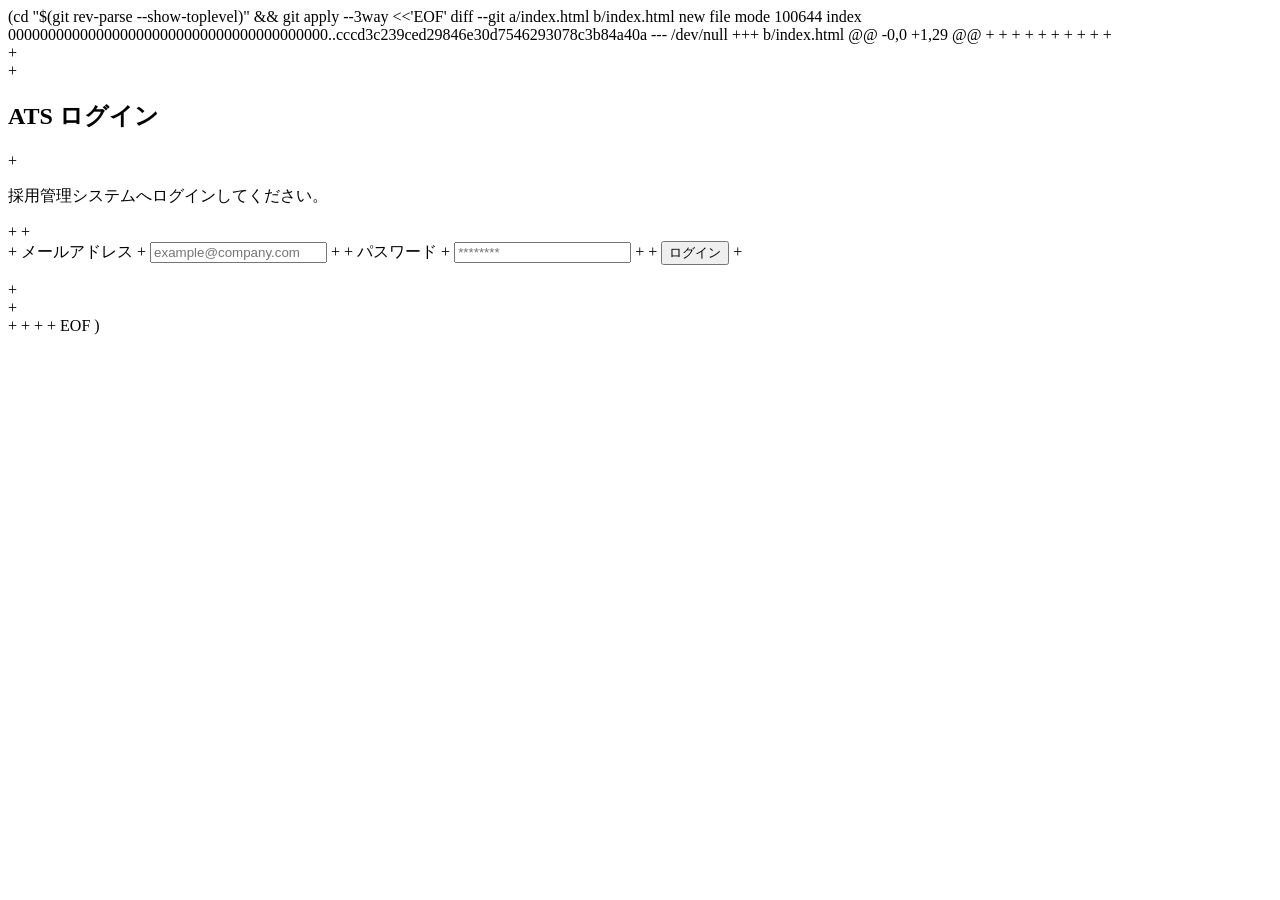
==== index.html @ 0a8da1f6 "Create index.html" ====
(cd "$(git rev-parse --show-toplevel)" && git apply --3way <<'EOF' 
diff --git a/index.html b/index.html
new file mode 100644
index 0000000000000000000000000000000000000000..cccd3c239ced29846e30d7546293078c3b84a40a
--- /dev/null
+++ b/index.html
@@ -0,0 +1,29 @@
+<!doctype html>
+<html lang="ja">
+  <head>
+    <meta charset="UTF-8" />
+    <meta name="viewport" content="width=device-width, initial-scale=1.0" />
+    <title>ATS ログイン</title>
+    <link rel="stylesheet" href="styles.css" />
+  </head>
+  <body>
+    <main class="container">
+      <section class="card">
+        <h1>ATS ログイン</h1>
+        <p class="description">採用管理システムへログインしてください。</p>
+
+        <form id="loginForm" class="form">
+          <label for="email">メールアドレス</label>
+          <input id="email" name="email" type="email" placeholder="example@company.com" required />
+
+          <label for="password">パスワード</label>
+          <input id="password" name="password" type="password" placeholder="********" required minlength="8" />
+
+          <button type="submit">ログイン</button>
+        </form>
+      </section>
+    </main>
+
+    <script src="login.js"></script>
+  </body>
+</html>
 
EOF
)
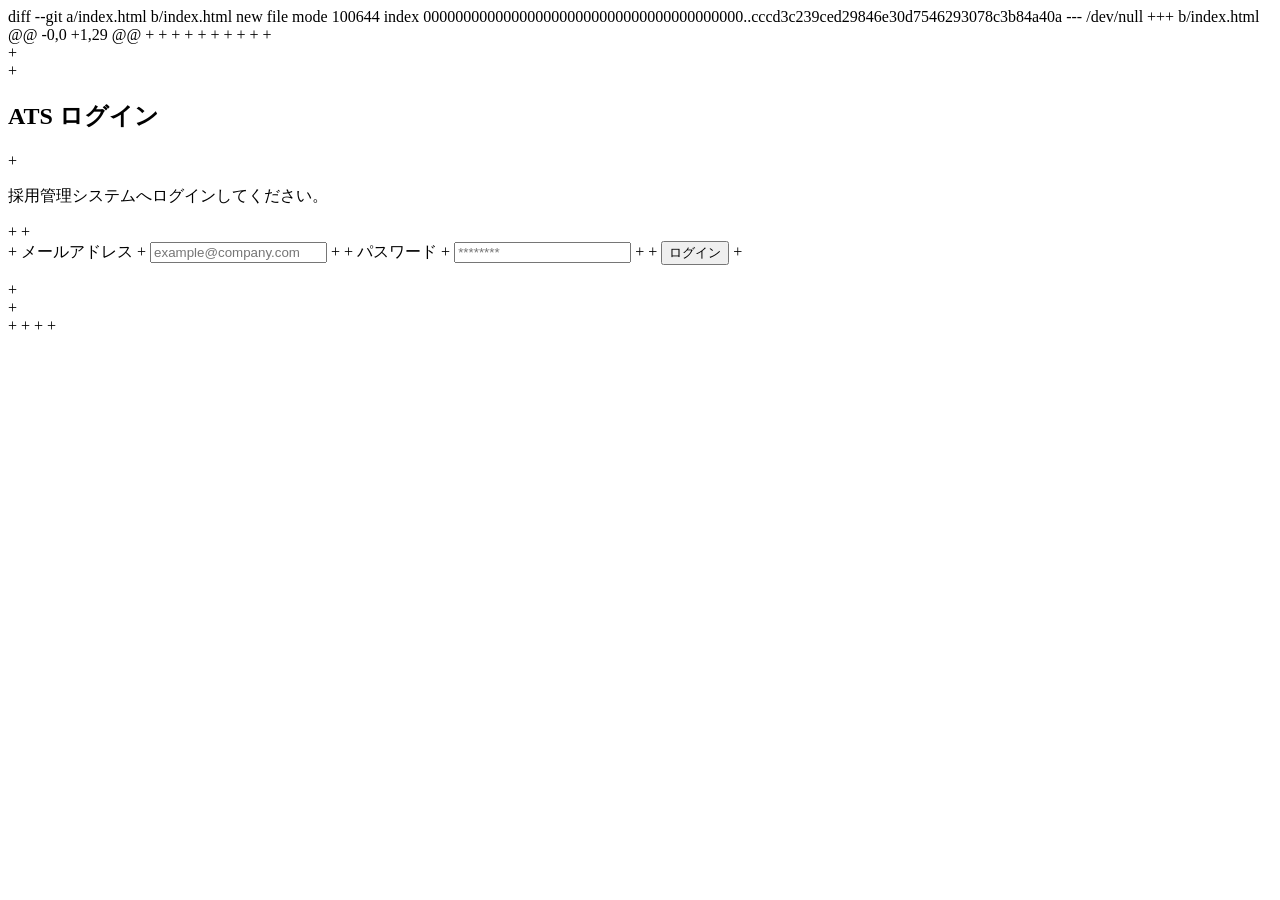
==== commit 93b13f83: "Add initial index.html file" ====
--- a/index.html
+++ b/index.html
@@ -1,4 +1,3 @@
- (cd "$(git rev-parse --show-toplevel)" && git apply --3way <<'EOF' 
 diff --git a/index.html b/index.html
 new file mode 100644
 index 0000000000000000000000000000000000000000..cccd3c239ced29846e30d7546293078c3b84a40a
@@ -34,6 +33,3 @@
 +    <script src="login.js"></script>
 +  </body>
 +</html>
- 
-EOF
-)
--- a/styles.css
+++ b/styles.css
@@ -0,0 +1,120 @@
+ (cd "$(git rev-parse --show-toplevel)" && git apply --3way <<'EOF' 
+diff --git a/styles.css b/styles.css
+new file mode 100644
+index 0000000000000000000000000000000000000000..ffda2b008daee440bef9251c60a11b88e0546575
+--- /dev/null
++++ b/styles.css
+@@ -0,0 +1,110 @@
++:root {
++  font-family: -apple-system, BlinkMacSystemFont, "Segoe UI", Roboto, "Hiragino Kaku Gothic ProN", "Yu Gothic", sans-serif;
++  color: #1f2937;
++  background-color: #f3f4f6;
++}
++
++* {
++  box-sizing: border-box;
++}
++
++body {
++  margin: 0;
++}
++
++.container {
++  min-height: 100vh;
++  display: grid;
++  place-items: center;
++  padding: 24px;
++}
++
++.card {
++  width: 100%;
++  max-width: 480px;
++  background: #ffffff;
++  border-radius: 12px;
++  box-shadow: 0 8px 30px rgba(0, 0, 0, 0.08);
++  padding: 24px;
++}
++
++.card.wide {
++  max-width: 760px;
++}
++
++h1 {
++  font-size: 1.5rem;
++  margin: 0 0 8px;
++}
++
++.description {
++  margin: 0 0 20px;
++  color: #4b5563;
++}
++
++.form {
++  display: grid;
++  gap: 8px;
++}
++
++input {
++  width: 100%;
++  margin-bottom: 12px;
++  border: 1px solid #d1d5db;
++  border-radius: 8px;
++  padding: 10px 12px;
++}
++
++button {
++  border: none;
++  border-radius: 8px;
++  background: #2563eb;
++  color: #ffffff;
++  font-weight: 600;
++  padding: 10px 14px;
++  cursor: pointer;
++}
++
++button:hover {
++  background: #1d4ed8;
++}
++
++.candidate-list {
++  list-style: none;
++  margin: 0;
++  padding: 0;
++  display: grid;
++  gap: 10px;
++}
++
++.candidate-item {
++  border: 1px solid #e5e7eb;
++  border-radius: 8px;
++  padding: 12px;
++}
++
++.candidate-item a {
++  text-decoration: none;
++  color: #1d4ed8;
++  font-weight: 500;
++}
++
++.header-row {
++  display: flex;
++  justify-content: space-between;
++  align-items: center;
++  gap: 16px;
++}
++
++.text-link {
++  color: #2563eb;
++  text-decoration: none;
++}
++
++.text-link:hover {
++  text-decoration: underline;
++}
++
++.error {
++  color: #b91c1c;
++}
+ 
+EOF
+)
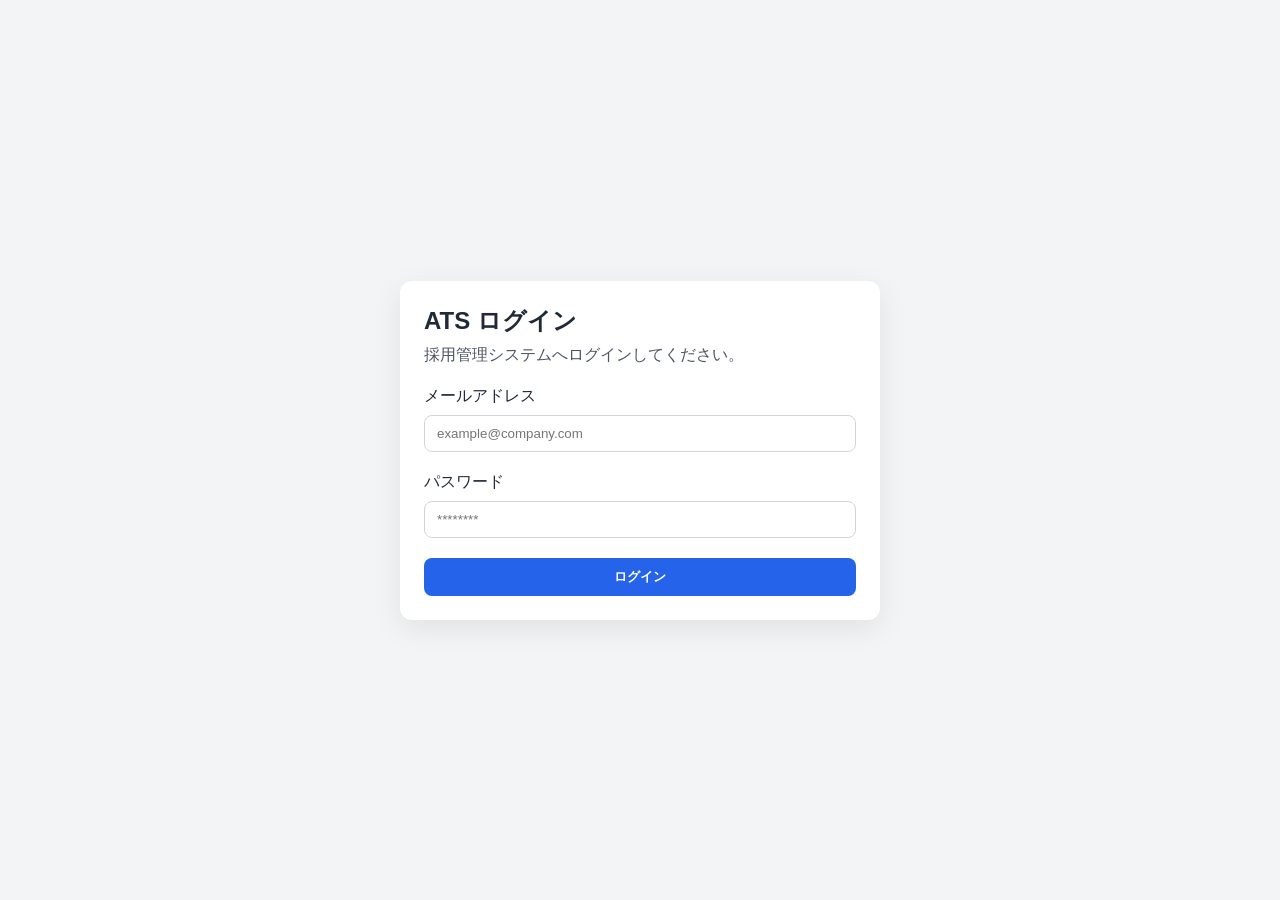
==== commit be8ba63d: "Update index.html" ====
--- a/index.html
+++ b/index.html
@@ -1,35 +1,29 @@
-diff --git a/index.html b/index.html
-new file mode 100644
-index 0000000000000000000000000000000000000000..cccd3c239ced29846e30d7546293078c3b84a40a
---- /dev/null
-+++ b/index.html
-@@ -0,0 +1,29 @@
-+<!doctype html>
-+<html lang="ja">
-+  <head>
-+    <meta charset="UTF-8" />
-+    <meta name="viewport" content="width=device-width, initial-scale=1.0" />
-+    <title>ATS ログイン</title>
-+    <link rel="stylesheet" href="styles.css" />
-+  </head>
-+  <body>
-+    <main class="container">
-+      <section class="card">
-+        <h1>ATS ログイン</h1>
-+        <p class="description">採用管理システムへログインしてください。</p>
-+
-+        <form id="loginForm" class="form">
-+          <label for="email">メールアドレス</label>
-+          <input id="email" name="email" type="email" placeholder="example@company.com" required />
-+
-+          <label for="password">パスワード</label>
-+          <input id="password" name="password" type="password" placeholder="********" required minlength="8" />
-+
-+          <button type="submit">ログイン</button>
-+        </form>
-+      </section>
-+    </main>
-+
-+    <script src="login.js"></script>
-+  </body>
-+</html>
+<!doctype html>
+<html lang="ja">
+  <head>
+    <meta charset="UTF-8" />
+    <meta name="viewport" content="width=device-width, initial-scale=1.0" />
+    <title>ATS ログイン</title>
+    <link rel="stylesheet" href="styles.css" />
+  </head>
+  <body>
+    <main class="container">
+      <section class="card">
+        <h1>ATS ログイン</h1>
+        <p class="description">採用管理システムへログインしてください。</p>
+
+        <form id="loginForm" class="form">
+          <label for="email">メールアドレス</label>
+          <input id="email" name="email" type="email" placeholder="example@company.com" required />
+
+          <label for="password">パスワード</label>
+          <input id="password" name="password" type="password" placeholder="********" required minlength="8" />
+
+          <button type="submit">ログイン</button>
+        </form>
+      </section>
+    </main>
+
+    <script src="login.js"></script>
+  </body>
+</html>
--- a/styles.css
+++ b/styles.css
@@ -1,120 +1,110 @@
- (cd "$(git rev-parse --show-toplevel)" && git apply --3way <<'EOF' 
-diff --git a/styles.css b/styles.css
-new file mode 100644
-index 0000000000000000000000000000000000000000..ffda2b008daee440bef9251c60a11b88e0546575
---- /dev/null
-+++ b/styles.css
-@@ -0,0 +1,110 @@
-+:root {
-+  font-family: -apple-system, BlinkMacSystemFont, "Segoe UI", Roboto, "Hiragino Kaku Gothic ProN", "Yu Gothic", sans-serif;
-+  color: #1f2937;
-+  background-color: #f3f4f6;
-+}
-+
-+* {
-+  box-sizing: border-box;
-+}
-+
-+body {
-+  margin: 0;
-+}
-+
-+.container {
-+  min-height: 100vh;
-+  display: grid;
-+  place-items: center;
-+  padding: 24px;
-+}
-+
-+.card {
-+  width: 100%;
-+  max-width: 480px;
-+  background: #ffffff;
-+  border-radius: 12px;
-+  box-shadow: 0 8px 30px rgba(0, 0, 0, 0.08);
-+  padding: 24px;
-+}
-+
-+.card.wide {
-+  max-width: 760px;
-+}
-+
-+h1 {
-+  font-size: 1.5rem;
-+  margin: 0 0 8px;
-+}
-+
-+.description {
-+  margin: 0 0 20px;
-+  color: #4b5563;
-+}
-+
-+.form {
-+  display: grid;
-+  gap: 8px;
-+}
-+
-+input {
-+  width: 100%;
-+  margin-bottom: 12px;
-+  border: 1px solid #d1d5db;
-+  border-radius: 8px;
-+  padding: 10px 12px;
-+}
-+
-+button {
-+  border: none;
-+  border-radius: 8px;
-+  background: #2563eb;
-+  color: #ffffff;
-+  font-weight: 600;
-+  padding: 10px 14px;
-+  cursor: pointer;
-+}
-+
-+button:hover {
-+  background: #1d4ed8;
-+}
-+
-+.candidate-list {
-+  list-style: none;
-+  margin: 0;
-+  padding: 0;
-+  display: grid;
-+  gap: 10px;
-+}
-+
-+.candidate-item {
-+  border: 1px solid #e5e7eb;
-+  border-radius: 8px;
-+  padding: 12px;
-+}
-+
-+.candidate-item a {
-+  text-decoration: none;
-+  color: #1d4ed8;
-+  font-weight: 500;
-+}
-+
-+.header-row {
-+  display: flex;
-+  justify-content: space-between;
-+  align-items: center;
-+  gap: 16px;
-+}
-+
-+.text-link {
-+  color: #2563eb;
-+  text-decoration: none;
-+}
-+
-+.text-link:hover {
-+  text-decoration: underline;
-+}
-+
-+.error {
-+  color: #b91c1c;
-+}
- 
-EOF
-)
+:root {
+  font-family: -apple-system, BlinkMacSystemFont, "Segoe UI", Roboto, "Hiragino Kaku Gothic ProN", "Yu Gothic", sans-serif;
+  color: #1f2937;
+  background-color: #f3f4f6;
+}
+
+* {
+  box-sizing: border-box;
+}
+
+body {
+  margin: 0;
+}
+
+.container {
+  min-height: 100vh;
+  display: grid;
+  place-items: center;
+  padding: 24px;
+}
+
+.card {
+  width: 100%;
+  max-width: 480px;
+  background: #ffffff;
+  border-radius: 12px;
+  box-shadow: 0 8px 30px rgba(0, 0, 0, 0.08);
+  padding: 24px;
+}
+
+.card.wide {
+  max-width: 760px;
+}
+
+h1 {
+  font-size: 1.5rem;
+  margin: 0 0 8px;
+}
+
+.description {
+  margin: 0 0 20px;
+  color: #4b5563;
+}
+
+.form {
+  display: grid;
+  gap: 8px;
+}
+
+input {
+  width: 100%;
+  margin-bottom: 12px;
+  border: 1px solid #d1d5db;
+  border-radius: 8px;
+  padding: 10px 12px;
+}
+
+button {
+  border: none;
+  border-radius: 8px;
+  background: #2563eb;
+  color: #ffffff;
+  font-weight: 600;
+  padding: 10px 14px;
+  cursor: pointer;
+}
+
+button:hover {
+  background: #1d4ed8;
+}
+
+.candidate-list {
+  list-style: none;
+  margin: 0;
+  padding: 0;
+  display: grid;
+  gap: 10px;
+}
+
+.candidate-item {
+  border: 1px solid #e5e7eb;
+  border-radius: 8px;
+  padding: 12px;
+}
+
+.candidate-item a {
+  text-decoration: none;
+  color: #1d4ed8;
+  font-weight: 500;
+}
+
+.header-row {
+  display: flex;
+  justify-content: space-between;
+  align-items: center;
+  gap: 16px;
+}
+
+.text-link {
+  color: #2563eb;
+  text-decoration: none;
+}
+
+.text-link:hover {
+  text-decoration: underline;
+}
+
+.error {
+  color: #b91c1c;
+}
